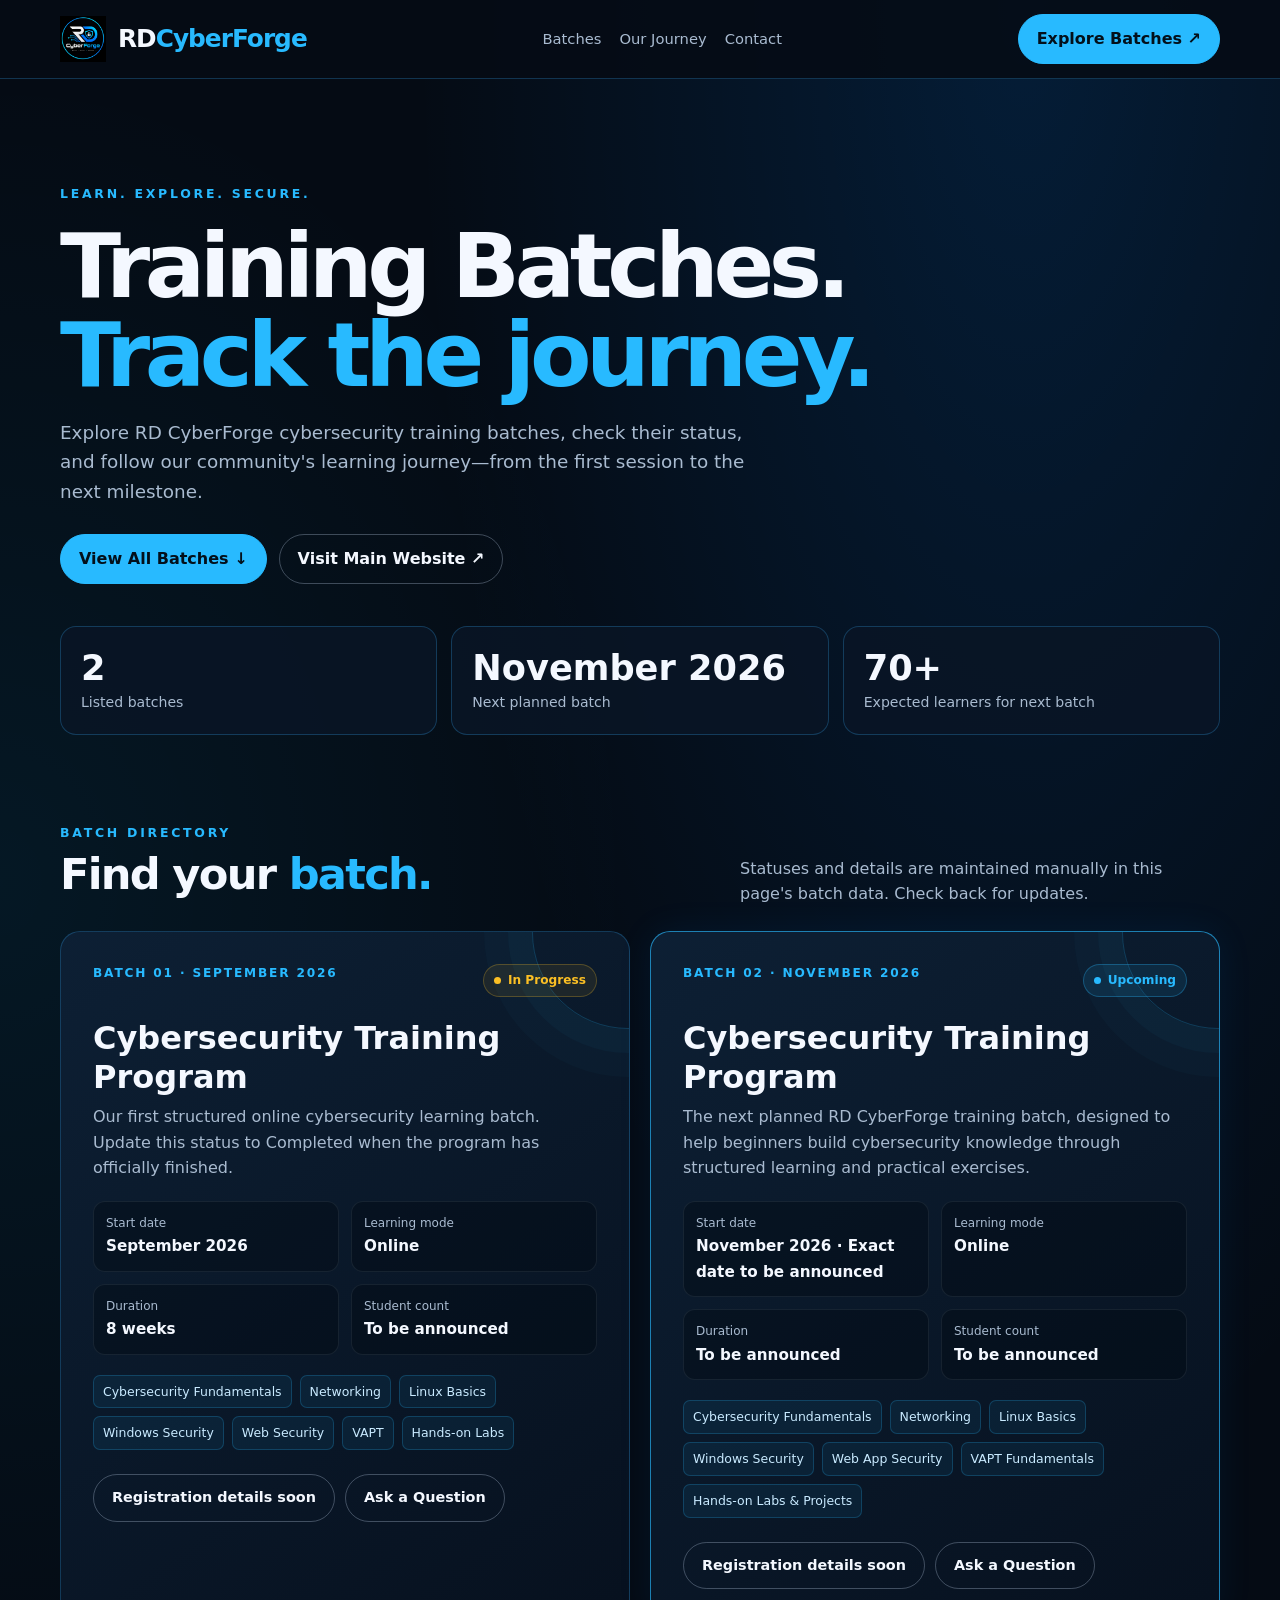
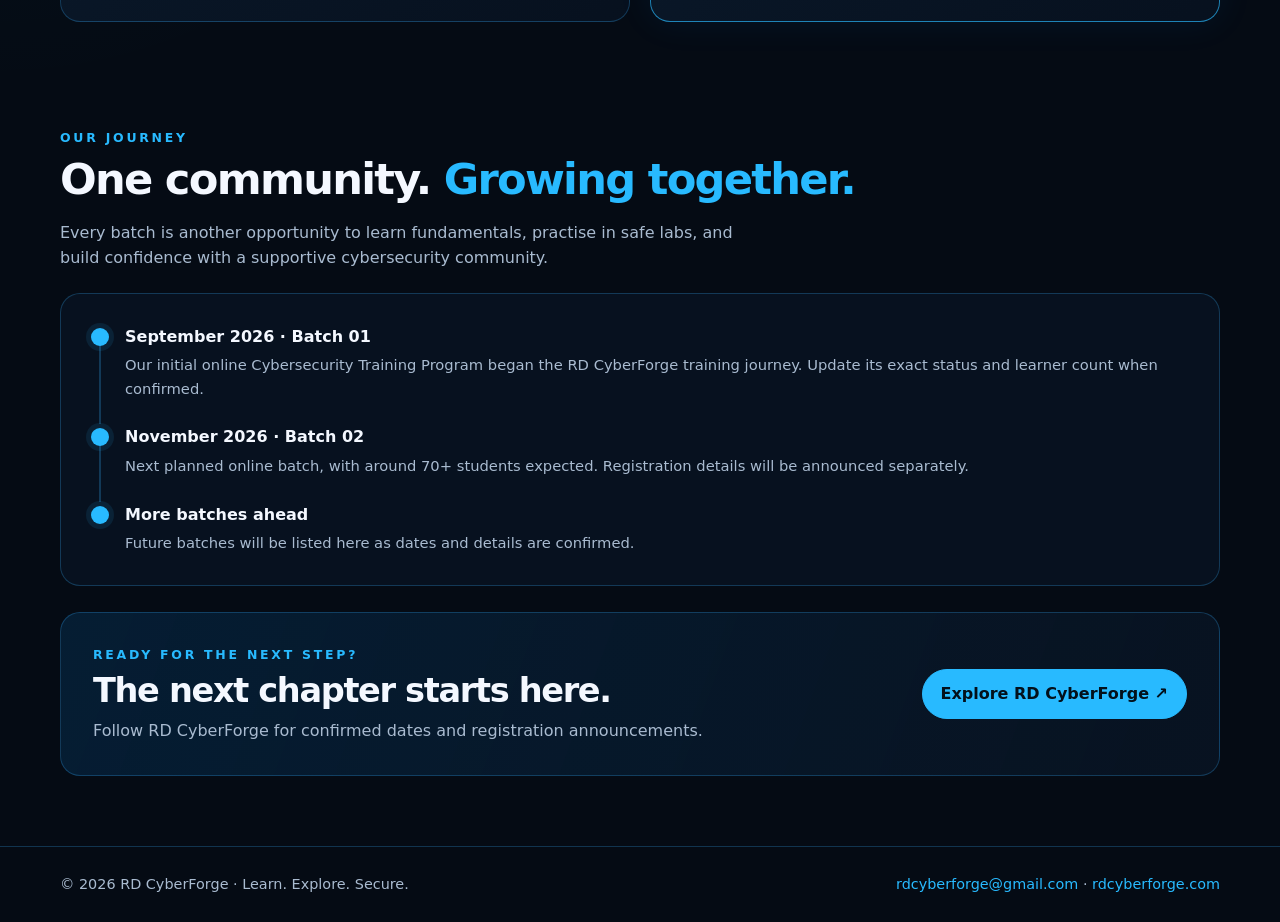
==== batches.html @ 78f82f2e "change" ====
<!doctype html>
<html lang="en">
<head>
  <meta charset="utf-8">
  <meta name="viewport" content="width=device-width, initial-scale=1">
  <meta name="theme-color" content="#07111f">
  <meta name="description" content="Explore current and upcoming cybersecurity training batches from RD CyberForge. Learn. Explore. Secure.">
  <title>Training Batches | RD CyberForge</title>
  <style>
    :root {
      --bg: #050b14;
      --surface: #0a1626;
      --surface-2: #0d2035;
      --line: rgba(54, 177, 255, .25);
      --blue: #28baff;
      --blue-2: #0787e8;
      --text: #f4f8ff;
      --muted: #a9bbd0;
      --green: #4ade80;
      --amber: #fbbf24;
      --radius: 20px;
      --width: 1160px;
    }
    * { box-sizing: border-box; }
    html { scroll-behavior: smooth; }
    body {
      margin: 0; color: var(--text); background:
        radial-gradient(ellipse at 80% 0%, rgba(0, 132, 255, .15), transparent 42%),
        radial-gradient(ellipse at 0% 35%, rgba(0, 195, 255, .07), transparent 35%),
        var(--bg);
      font-family: Inter, ui-sans-serif, system-ui, -apple-system, BlinkMacSystemFont, "Segoe UI", sans-serif;
      line-height: 1.6;
    }
    a { color: inherit; }
    .wrap { width: min(var(--width), calc(100% - 40px)); margin-inline: auto; }
    .site-header { border-bottom: 1px solid var(--line); background: rgba(5, 11, 20, .86); }
    .nav { min-height: 78px; display: flex; align-items: center; justify-content: space-between; gap: 24px; }
    .brand { display: inline-flex; align-items: center; gap: 12px; text-decoration: none; font-weight: 850; letter-spacing: -.04em; font-size: clamp(1.1rem, 2.8vw, 1.55rem); }
    .brand-mark { width: 42px; height: 42px; display: grid; place-items: center; border: 2px solid var(--blue); color: var(--blue); font-weight: 900; clip-path: polygon(50% 0, 94% 18%, 94% 70%, 50% 100%, 6% 70%, 6% 18%); }
    .brand-logo {
  width: 46px;
  height: 46px;
  object-fit: contain;
  display: block;
  flex-shrink: 0;
    }
    .brand span span { color: var(--blue); }
    .nav-links { display: flex; flex-wrap: wrap; gap: 18px; align-items: center; }
    .nav-links a { color: var(--muted); text-decoration: none; font-size: .92rem; }
    .nav-links a:hover, .nav-links a:focus-visible { color: var(--blue); }
    .nav-cta, .button { display: inline-flex; align-items: center; justify-content: center; border-radius: 999px; padding: 11px 18px; border: 1px solid var(--blue); text-decoration: none; font-weight: 750; transition: transform .2s, background .2s; }
    .nav-cta, .button.primary { background: var(--blue); color: #03101b; }
    .button.secondary { color: var(--text); background: transparent; border-color: rgba(169,187,208,.35); }
    .button:hover { transform: translateY(-2px); }
    .hero { padding: clamp(58px, 9vw, 105px) 0 52px; }
    .eyebrow { color: var(--blue); text-transform: uppercase; letter-spacing: .22em; font-size: .78rem; font-weight: 850; }
    h1 { font-size: clamp(2.6rem, 7vw, 5.7rem); line-height: .99; letter-spacing: -.06em; margin: 18px 0; max-width: 900px; }
    h1 span, .gradient-text { color: var(--blue); }
    .hero p { max-width: 720px; color: var(--muted); font-size: clamp(1rem, 2vw, 1.15rem); }
    .hero-actions { display: flex; flex-wrap: wrap; gap: 12px; margin-top: 28px; }
    .stats { display: grid; grid-template-columns: repeat(3, 1fr); gap: 14px; margin-top: 42px; }
    .stat { padding: 20px; background: rgba(10,22,38,.86); border: 1px solid var(--line); border-radius: 16px; }
    .stat strong { display: block; font-size: clamp(1.5rem, 3vw, 2.2rem); line-height: 1.2; }
    .stat span { color: var(--muted); font-size: .88rem; }
    .section { padding: 36px 0 70px; }
    .section-heading { display: flex; align-items: end; justify-content: space-between; gap: 24px; margin-bottom: 24px; }
    h2 { font-size: clamp(1.8rem, 4vw, 2.7rem); line-height: 1.1; letter-spacing: -.04em; margin: 8px 0; }
    .section-heading p { max-width: 480px; margin: 0; color: var(--muted); }
    .batch-grid { display: grid; grid-template-columns: repeat(2, minmax(0, 1fr)); gap: 20px; }
    .batch-card { position: relative; overflow: hidden; border: 1px solid var(--line); border-radius: var(--radius); background: linear-gradient(145deg, rgba(13,32,53,.98), rgba(7,17,31,.98)); padding: clamp(22px, 4vw, 32px); }
    .batch-card::after { content: ""; position: absolute; width: 190px; height: 190px; right: -95px; top: -95px; border: 1px solid rgba(40,186,255,.22); border-radius: 50%; box-shadow: 0 0 0 24px rgba(40,186,255,.035), 0 0 0 48px rgba(40,186,255,.025); pointer-events: none; }
    .batch-card.featured { border-color: rgba(40,186,255,.65); box-shadow: 0 0 36px rgba(0,137,255,.08); }
    .card-top { display: flex; align-items: start; justify-content: space-between; gap: 12px; position: relative; z-index: 1; }
    .batch-number { color: var(--blue); text-transform: uppercase; font-size: .76rem; font-weight: 850; letter-spacing: .15em; }
    .status { display: inline-flex; align-items: center; gap: 7px; border-radius: 999px; padding: 6px 10px; font-size: .76rem; font-weight: 800; white-space: nowrap; border: 1px solid rgba(169,187,208,.25); background: rgba(169,187,208,.08); }
    .status::before { content: ""; width: 7px; height: 7px; border-radius: 50%; background: currentColor; }
    .status.upcoming { color: var(--blue); background: rgba(40,186,255,.1); border-color: rgba(40,186,255,.3); }
    .status.open { color: var(--green); background: rgba(74,222,128,.08); border-color: rgba(74,222,128,.25); }
    .status.progress { color: var(--amber); background: rgba(251,191,36,.08); border-color: rgba(251,191,36,.25); }
    .status.completed { color: #b6c6dc; }
    .batch-card h3 { position: relative; z-index: 1; font-size: clamp(1.45rem, 3vw, 2rem); line-height: 1.2; margin: 22px 0 8px; }
    .batch-desc { color: var(--muted); margin: 0 0 20px; }
    .meta { display: grid; grid-template-columns: repeat(2, minmax(0,1fr)); gap: 12px; margin: 20px 0; }
    .meta-item { padding: 12px; background: rgba(2,9,18,.38); border-radius: 12px; border: 1px solid rgba(169,187,208,.1); }
    .meta-item span { display: block; color: var(--muted); font-size: .75rem; }
    .meta-item strong { font-size: .95rem; }
    .topics { display: flex; flex-wrap: wrap; gap: 8px; margin: 18px 0 24px; }
    .topics span { font-size: .78rem; color: #c9eaff; border: 1px solid rgba(40,186,255,.22); background: rgba(40,186,255,.07); padding: 6px 9px; border-radius: 7px; }
    .card-actions { display: flex; flex-wrap: wrap; gap: 10px; }
    .card-actions .button { font-size: .9rem; }
    .timeline { margin-top: 22px; border: 1px solid var(--line); background: rgba(10,22,38,.65); border-radius: var(--radius); padding: clamp(20px, 4vw, 30px); }
    .timeline-row { display: grid; grid-template-columns: 18px 1fr; gap: 16px; padding-bottom: 24px; position: relative; }
    .timeline-row:last-child { padding-bottom: 0; }
    .timeline-row:not(:last-child)::before { content: ""; position: absolute; left: 8px; top: 18px; bottom: 0; width: 2px; background: var(--line); }
    .dot { width: 18px; height: 18px; border-radius: 50%; background: var(--blue); box-shadow: 0 0 0 5px rgba(40,186,255,.1); margin-top: 4px; }
    .timeline-row h3 { margin: 0 0 4px; font-size: 1rem; }
    .timeline-row p { margin: 0; color: var(--muted); font-size: .92rem; }
    .callout { margin-top: 26px; border: 1px solid var(--line); border-radius: var(--radius); padding: clamp(22px, 4vw, 32px); display: flex; justify-content: space-between; align-items: center; gap: 24px; background: linear-gradient(110deg, rgba(7,135,232,.15), rgba(10,22,38,.7)); }
    .callout p { margin: 8px 0 0; color: var(--muted); }
    footer { border-top: 1px solid var(--line); padding: 26px 0; color: var(--muted); font-size: .9rem; }
    .footer-inner { display: flex; justify-content: space-between; flex-wrap: wrap; gap: 12px; }
    .footer-inner a { color: var(--blue); text-decoration: none; }
    @media (max-width: 760px) {
      .nav { align-items: flex-start; padding: 16px 0; flex-direction: column; }
      .nav-links { gap: 12px; }
      .stats { grid-template-columns: 1fr; }
      .batch-grid { grid-template-columns: 1fr; }
      .section-heading, .callout { align-items: flex-start; flex-direction: column; }
    }
    @media (max-width: 430px) {
      .wrap { width: min(var(--width), calc(100% - 28px)); }
      .meta { grid-template-columns: 1fr; }
      .nav-cta { display: none; }
    }
    @media (prefers-reduced-motion: reduce) { html { scroll-behavior: auto; } *, *::before, *::after { transition: none !important; } }
  </style>
</head>
<body>
  <header class="site-header">
    <div class="wrap nav">
      
<a class="brand" href="index.html" aria-label="RD CyberForge home">
  <img
    src="assets/logo.jpeg"
    alt="RD CyberForge Logo"
    class="brand-logo"
  >
  <span>RD<span>CyberForge</span></span>
</a>

      <nav class="nav-links" aria-label="Main navigation">
        <a href="#batches">Batches</a>
        <a href="#journey">Our Journey</a>
        <a
  href="https://mail.google.com/mail/?view=cm&fs=1&to=rdcyberforge%40gmail.com"
  target="_blank"
  rel="noopener noreferrer"
>
  Contact
</a>

      </nav>
      <a class="nav-cta" href="#batches">Explore Batches ↗</a>
    </div>
  </header>

  <main>
    <section class="hero">
      <div class="wrap">
        <div class="eyebrow">Learn. Explore. Secure.</div>
        <h1>Training Batches.<br><span>Track the journey.</span></h1>
        <p>Explore RD CyberForge cybersecurity training batches, check their status, and follow our community's learning journey—from the first session to the next milestone.</p>
        <div class="hero-actions">
          <a class="button primary" href="#batches">View All Batches ↓</a>
          <a class="button secondary" href="https://www.rdcyberforge.com/">Visit Main Website ↗</a>
        </div>
        <div class="stats" aria-label="Batch overview">
          <div class="stat"><strong id="total-batches">2</strong><span>Listed batches</span></div>
          <div class="stat"><strong>November 2026</strong><span>Next planned batch</span></div>
          <div class="stat"><strong>70+</strong><span>Expected learners for next batch</span></div>
        </div>
      </div>
    </section>

    <section class="section" id="batches">
      <div class="wrap">
        <div class="section-heading">
          <div><div class="eyebrow">Batch directory</div><h2>Find your <span class="gradient-text">batch.</span></h2></div>
          <p>Statuses and details are maintained manually in this page's batch data. Check back for updates.</p>
        </div>
        <div class="batch-grid" id="batch-grid" aria-live="polite"></div>
        <noscript><p>Please enable JavaScript to view the batch cards. For a no-JavaScript version, add the batch details directly into the HTML.</p></noscript>
      </div>
    </section>

    <section class="section" id="journey">
      <div class="wrap">
        <div class="eyebrow">Our journey</div>
        <h2>One community. <span class="gradient-text">Growing together.</span></h2>
        <p style="color:var(--muted);max-width:700px">Every batch is another opportunity to learn fundamentals, practise in safe labs, and build confidence with a supportive cybersecurity community.</p>
        <div class="timeline">
          <div class="timeline-row"><span class="dot"></span><div><h3>September 2026 · Batch 01</h3><p>Our initial online Cybersecurity Training Program began the RD CyberForge training journey. Update its exact status and learner count when confirmed.</p></div></div>
          <div class="timeline-row"><span class="dot"></span><div><h3>November 2026 · Batch 02</h3><p>Next planned online batch, with around 70+ students expected. Registration details will be announced separately.</p></div></div>
          <div class="timeline-row"><span class="dot"></span><div><h3>More batches ahead</h3><p>Future batches will be listed here as dates and details are confirmed.</p></div></div>
        </div>
        <div class="callout">
          <div><div class="eyebrow">Ready for the next step?</div><h2 style="font-size:clamp(1.5rem,3vw,2.1rem)">The next chapter starts here.</h2><p>Follow RD CyberForge for confirmed dates and registration announcements.</p></div>
          <a class="button primary" href="https://www.rdcyberforge.com/">Explore RD CyberForge ↗</a>
        </div>
      </div>
    </section>
  </main>

  <footer>
    <div class="wrap footer-inner">
      <span>© <span id="year">2026</span> RD CyberForge · Learn. Explore. Secure.</span>
      <span>
<a href="https://mail.google.com/mail/?view=cm&fs=1&to=rdcyberforge%40gmail.com"
   target="_blank"
   rel="noopener noreferrer">
  rdcyberforge@gmail.com
</a>
 · <a href="https://www.rdcyberforge.com/">rdcyberforge.com</a></span>
    </div>
  </footer>

  <script>
    /*
      MANUAL BATCH MANAGEMENT:
      Edit the objects in the batches array below.
      status must be one of: "Upcoming", "Registration Open", "In Progress", "Completed".
      Use registrationUrl: "" until you have a confirmed registration link.
      Update expectedStudents only when the number is an estimate; use confirmedStudents only for verified enrolments.
    */
    const batches = [
      {
        id: "batch-01",
        name: "Cybersecurity Training Program",
        number: "Batch 01",
        month: "September 2026",
        startDate: "September 2026",
        mode: "Online",
        duration: "8 weeks",
        status: "In Progress",
        description: "Our first structured online cybersecurity learning batch. Update this status to Completed when the program has officially finished.",
        expectedStudents: null,
        confirmedStudents: null,
        topics: ["Cybersecurity Fundamentals", "Networking", "Linux Basics", "Windows Security", "Web Security", "VAPT", "Hands-on Labs"],
        registrationUrl: ""
      },
      {
        id: "batch-02",
        name: "Cybersecurity Training Program",
        number: "Batch 02",
        month: "November 2026",
        startDate: "November 2026 · Exact date to be announced",
        mode: "Online",
        duration: "To be announced",
        status: "Upcoming",
        description: "The next planned RD CyberForge training batch, designed to help beginners build cybersecurity knowledge through structured learning and practical exercises.",
        expectedStudents: null,
        confirmedStudents: null,
        topics: ["Cybersecurity Fundamentals", "Networking", "Linux Basics", "Windows Security", "Web App Security", "VAPT Fundamentals", "Hands-on Labs & Projects"],
        registrationUrl: ""
      }
    ];

    const escapeHTML = (value) => String(value ?? "").replace(/[&<>"']/g, (ch) => ({
      "&": "&amp;", "<": "&lt;", ">": "&gt;", '"': "&quot;", "'": "&#39;"
    }[ch]));

    const statusClass = (status) => ({
      "Upcoming": "upcoming",
      "Registration Open": "open",
      "In Progress": "progress",
      "Completed": "completed"
    }[status] || "upcoming");

    function renderBatches() {
      const grid = document.getElementById("batch-grid");
      document.getElementById("total-batches").textContent = batches.length;
      grid.innerHTML = batches.map((batch) => {
        const studentLine = batch.confirmedStudents !== null && batch.confirmedStudents !== undefined
          ? `${escapeHTML(batch.confirmedStudents)} confirmed students`
          : (batch.expectedStudents ? escapeHTML(batch.expectedStudents) : "To be announced");
        const topics = (batch.topics || []).map((topic) => `<span>${escapeHTML(topic)}</span>`).join("");
        const registration = batch.registrationUrl
          ? `<a class="button primary" href="${escapeHTML(batch.registrationUrl)}" target="_blank" rel="noopener noreferrer">Register Now ↗</a>`
          : `<span class="button secondary" aria-label="Registration link not yet available">Registration details soon</span>`;
        return `
          <article class="batch-card ${batch.status === "Upcoming" || batch.status === "Registration Open" ? "featured" : ""}">
            <div class="card-top">
              <span class="batch-number">${escapeHTML(batch.number)} · ${escapeHTML(batch.month)}</span>
              <span class="status ${statusClass(batch.status)}">${escapeHTML(batch.status)}</span>
            </div>
            <h3>${escapeHTML(batch.name)}</h3>
            <p class="batch-desc">${escapeHTML(batch.description)}</p>
            <div class="meta">
              <div class="meta-item"><span>Start date</span><strong>${escapeHTML(batch.startDate)}</strong></div>
              <div class="meta-item"><span>Learning mode</span><strong>${escapeHTML(batch.mode)}</strong></div>
              <div class="meta-item"><span>Duration</span><strong>${escapeHTML(batch.duration)}</strong></div>
              <div class="meta-item"><span>Student count</span><strong>${studentLine}</strong></div>
            </div>
            <div class="topics" aria-label="Topics covered">${topics}</div>
            <div class="card-actions">${registration}<a class="button secondary" href="mailto:rdcyberforge@gmail.com?subject=${encodeURIComponent("Query about " + batch.number)}">Ask a Question</a></div>
          </article>`;
      }).join("");
    }

    document.getElementById("year").textContent = new Date().getFullYear();
    renderBatches();
  </script>
</body>
</html>
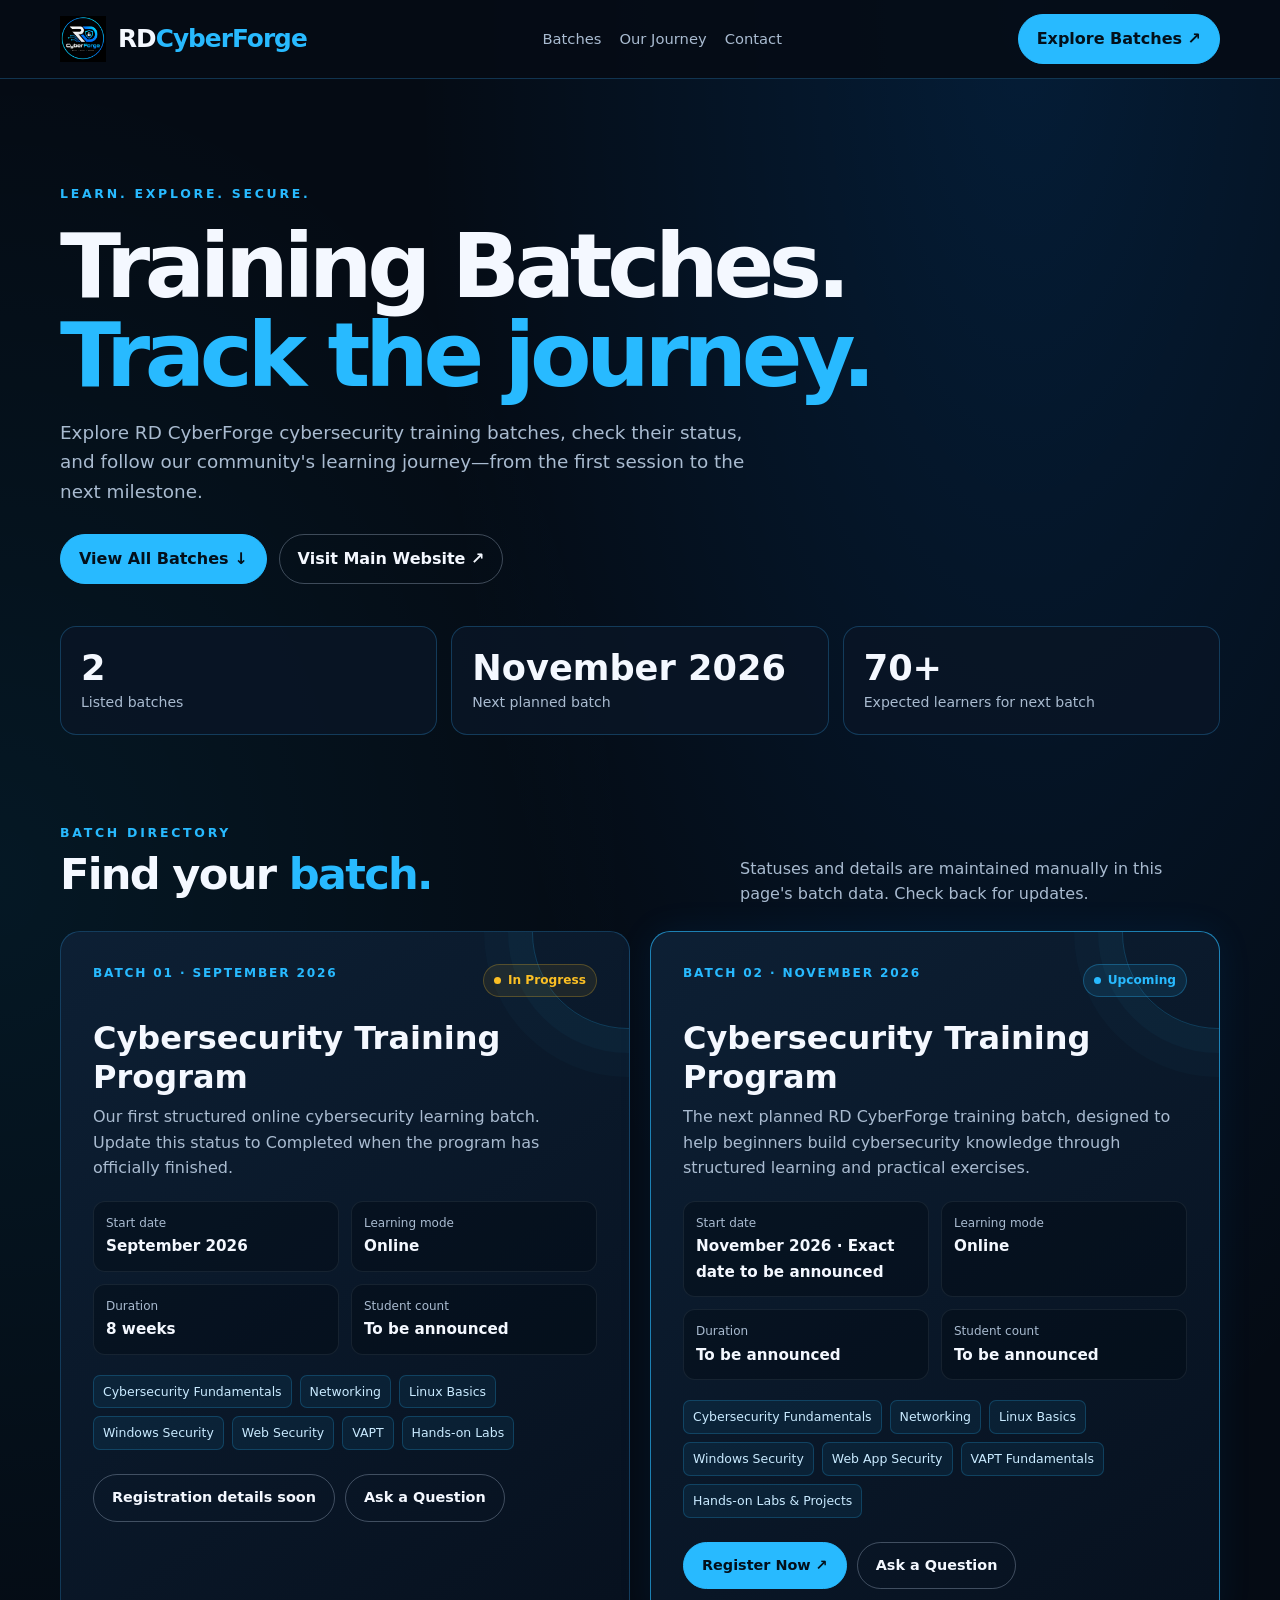
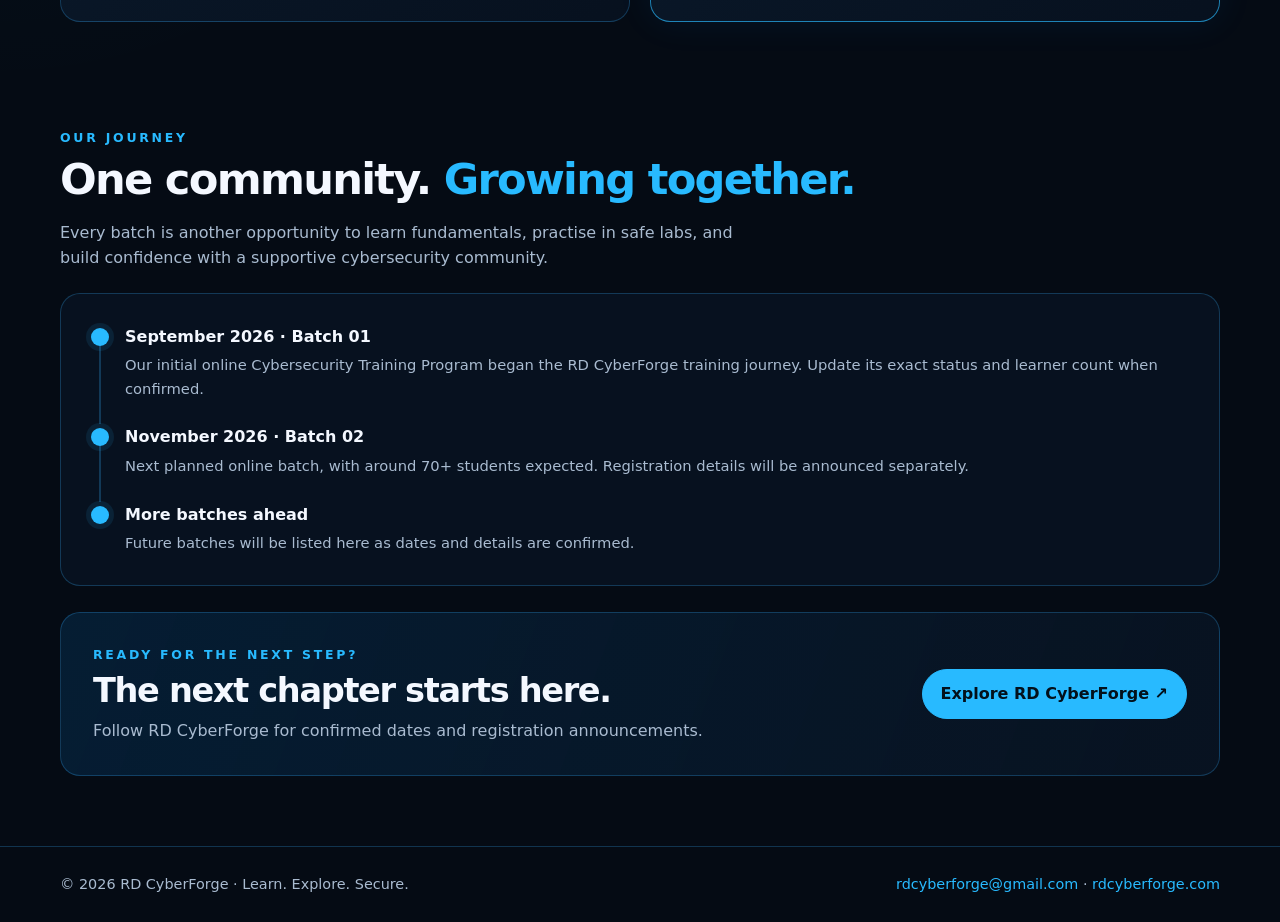
==== commit 5bf9a76a: "commit" ====
--- a/batches.html
+++ b/batches.html
@@ -241,7 +241,7 @@
         expectedStudents: null,
         confirmedStudents: null,
         topics: ["Cybersecurity Fundamentals", "Networking", "Linux Basics", "Windows Security", "Web App Security", "VAPT Fundamentals", "Hands-on Labs & Projects"],
-        registrationUrl: ""
+        registrationUrl: "https://forms.gle/5h3hRzHfxCB8N9Tv7"
       }
     ];
 
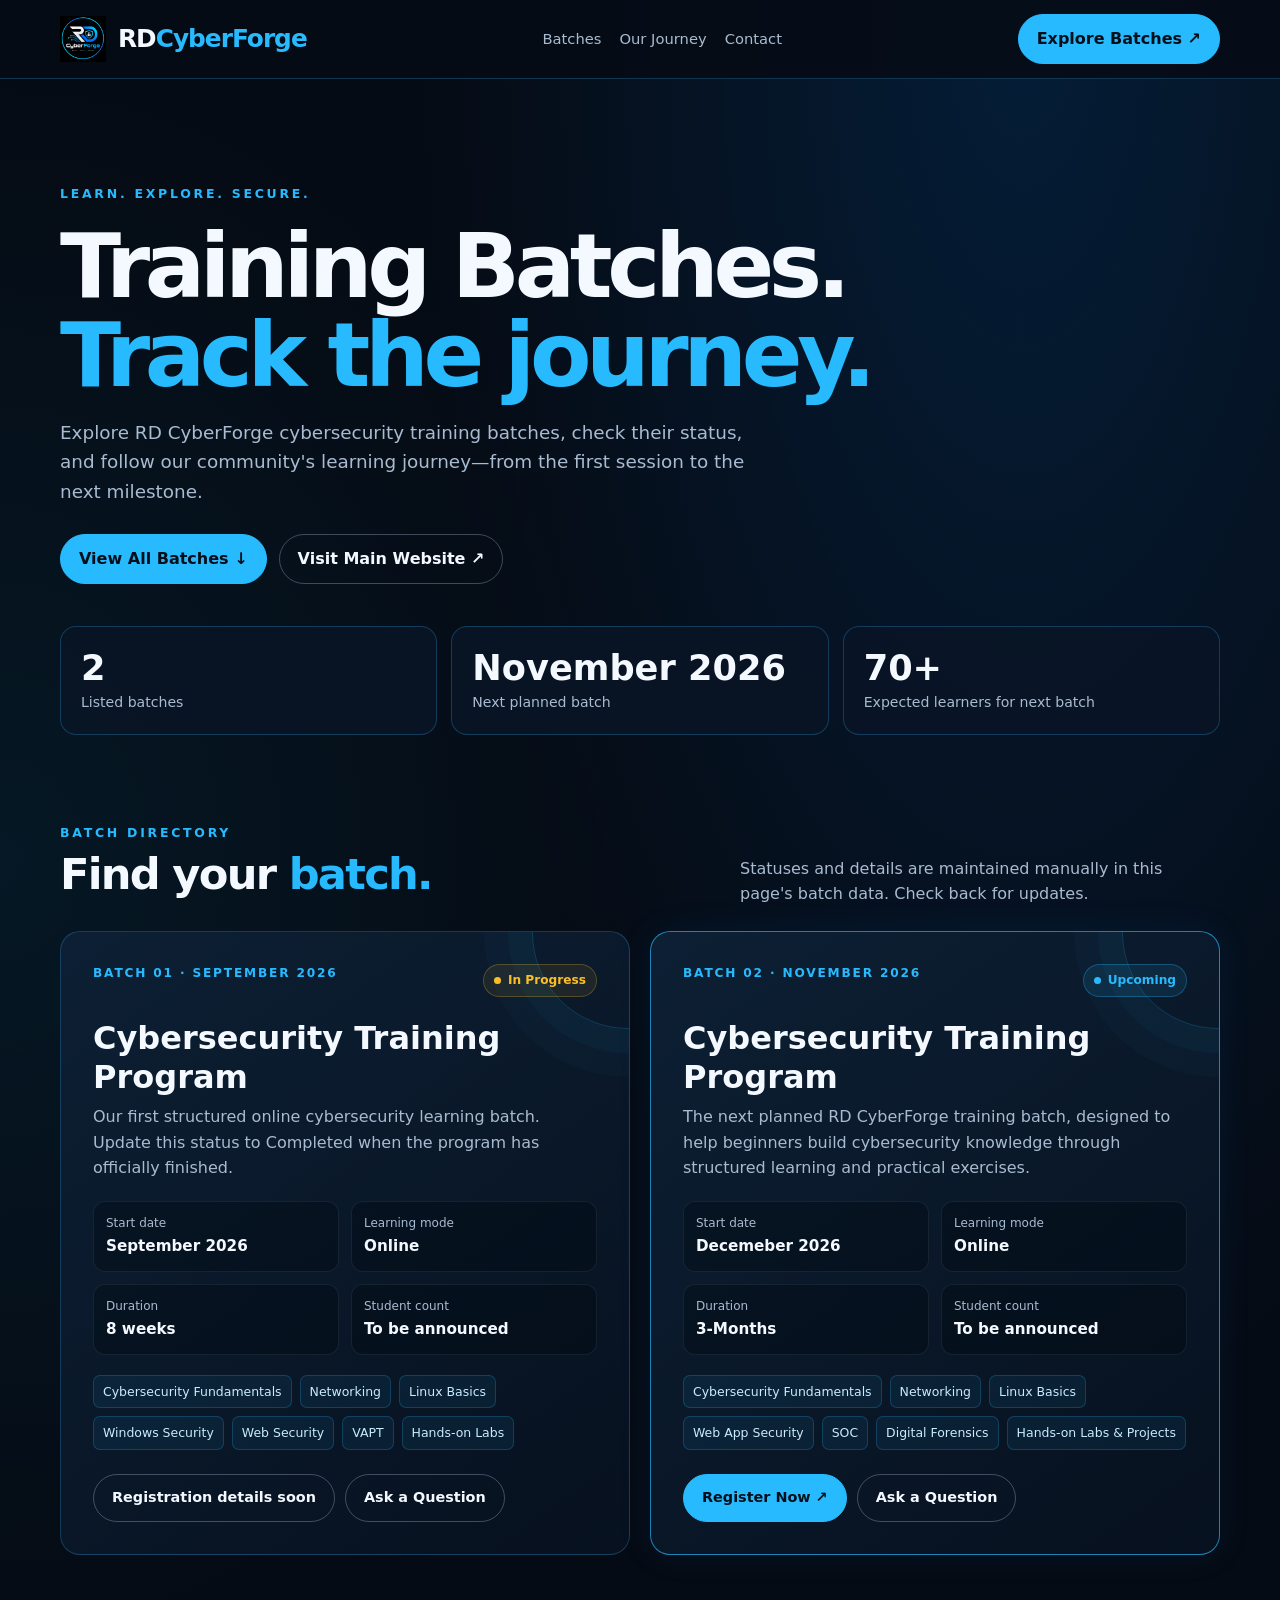
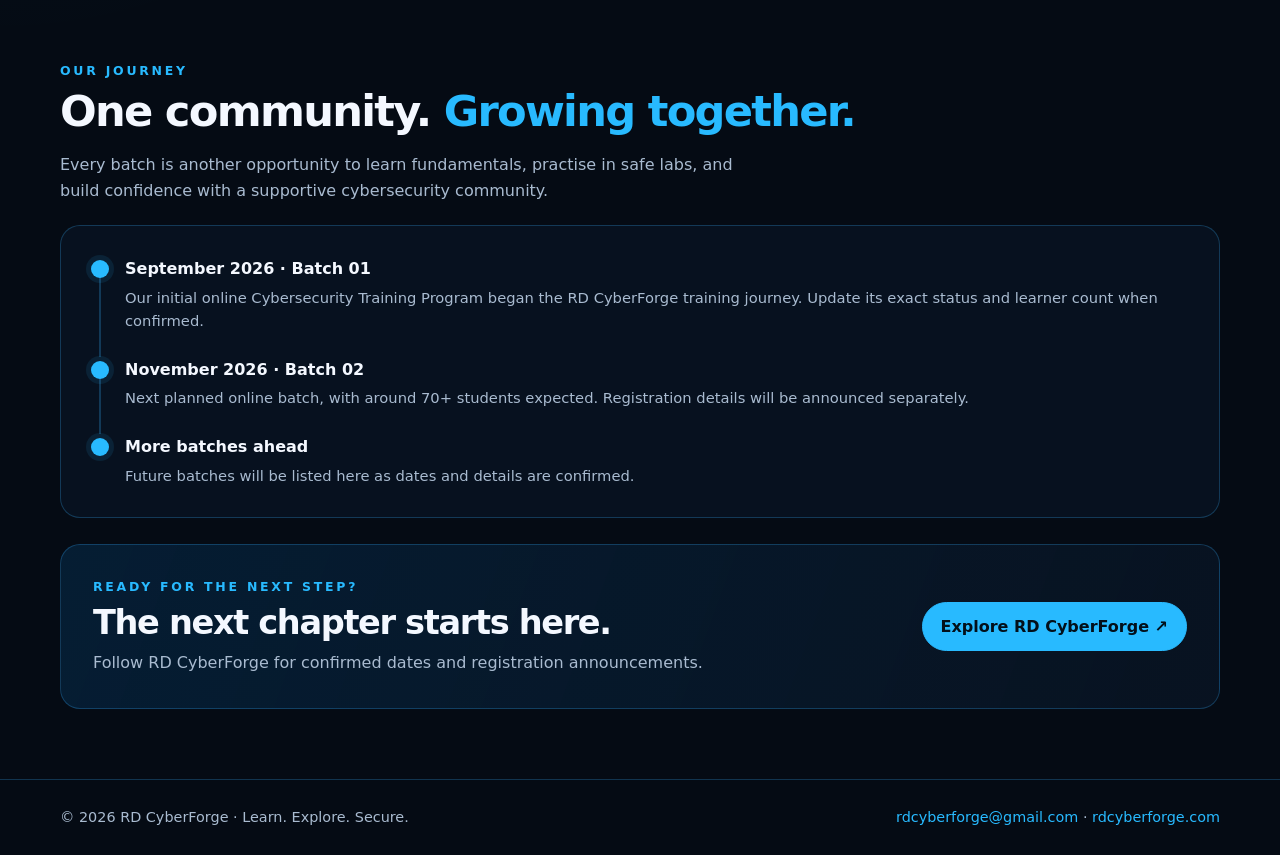
==== commit d443d1d3: "change" ====
--- a/batches.html
+++ b/batches.html
@@ -233,14 +233,14 @@
         name: "Cybersecurity Training Program",
         number: "Batch 02",
         month: "November 2026",
-        startDate: "November 2026 · Exact date to be announced",
+        startDate: "Decemeber 2026",
         mode: "Online",
-        duration: "To be announced",
+        duration: "3-Months",
         status: "Upcoming",
         description: "The next planned RD CyberForge training batch, designed to help beginners build cybersecurity knowledge through structured learning and practical exercises.",
         expectedStudents: null,
         confirmedStudents: null,
-        topics: ["Cybersecurity Fundamentals", "Networking", "Linux Basics", "Windows Security", "Web App Security", "VAPT Fundamentals", "Hands-on Labs & Projects"],
+        topics: ["Cybersecurity Fundamentals", "Networking", "Linux Basics", "Web App Security", "SOC", "Digital Forensics", "Hands-on Labs & Projects"],
         registrationUrl: "https://forms.gle/5h3hRzHfxCB8N9Tv7"
       }
     ];
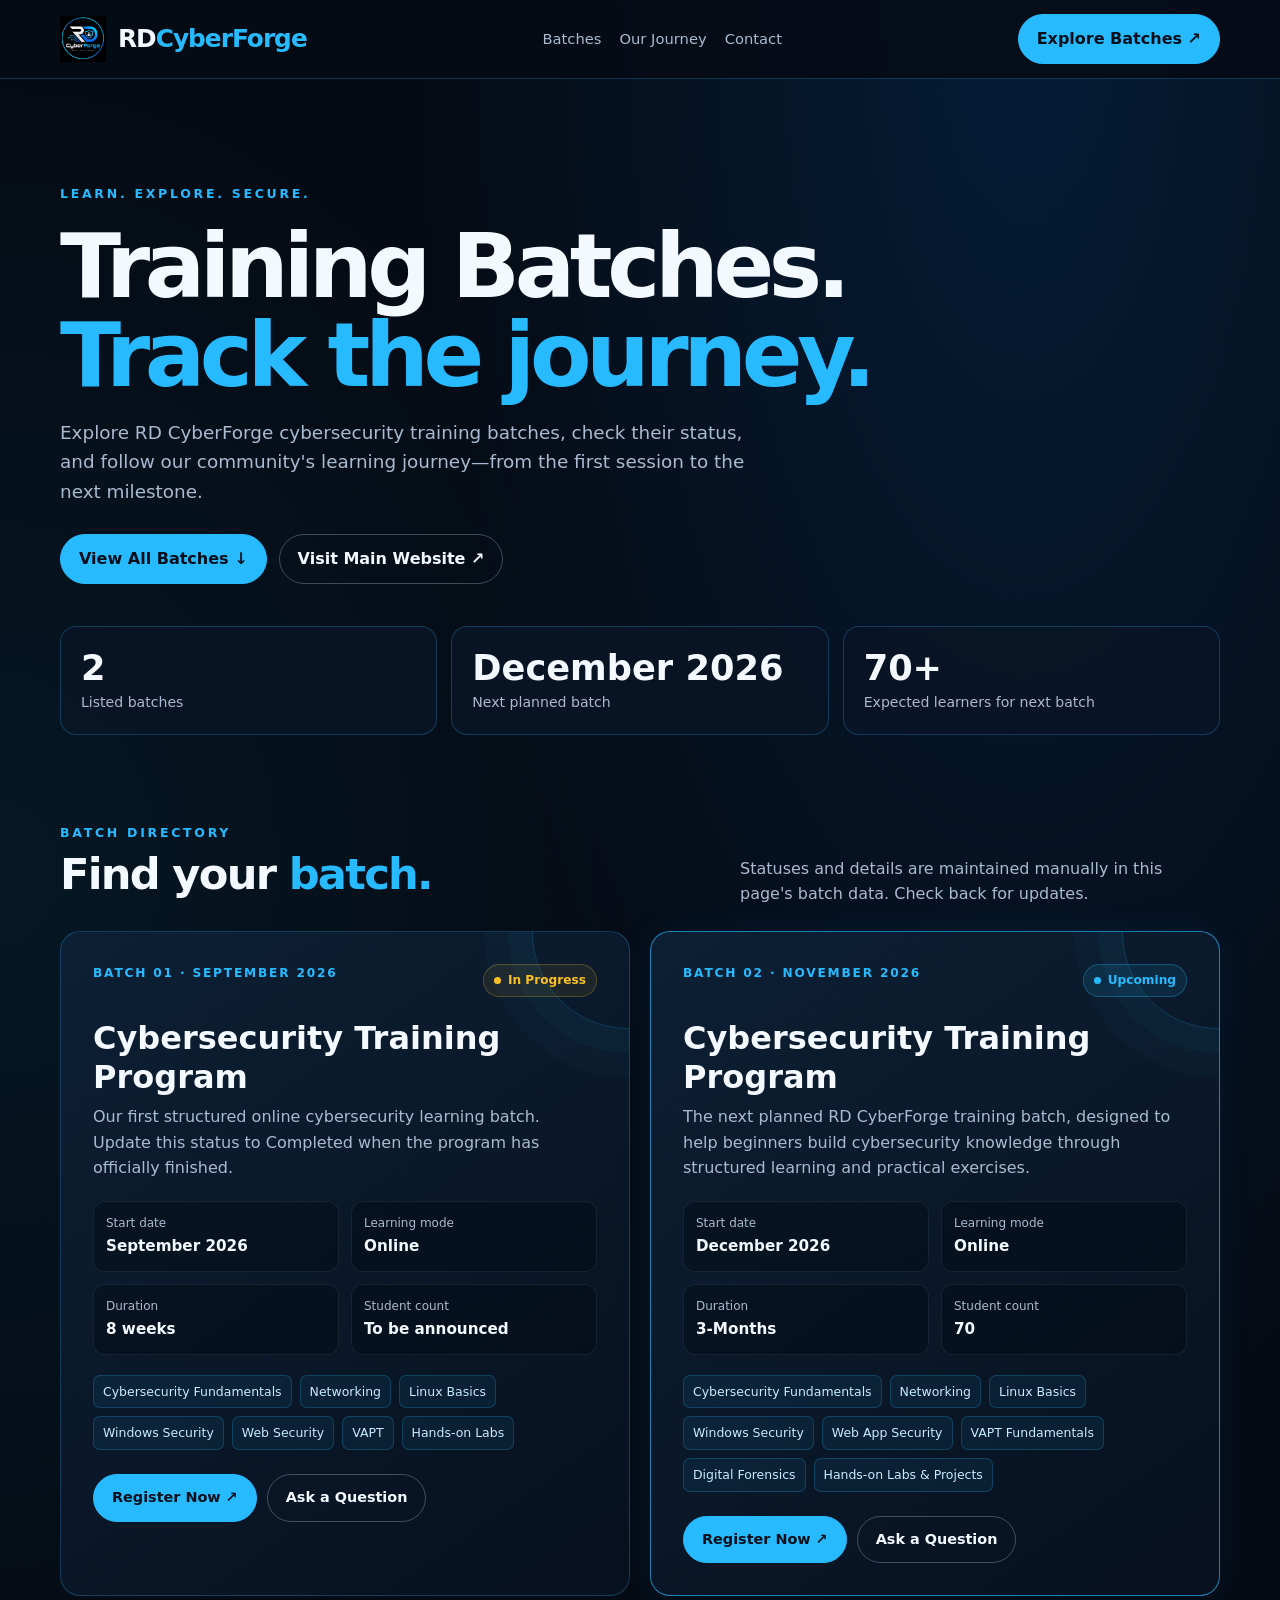
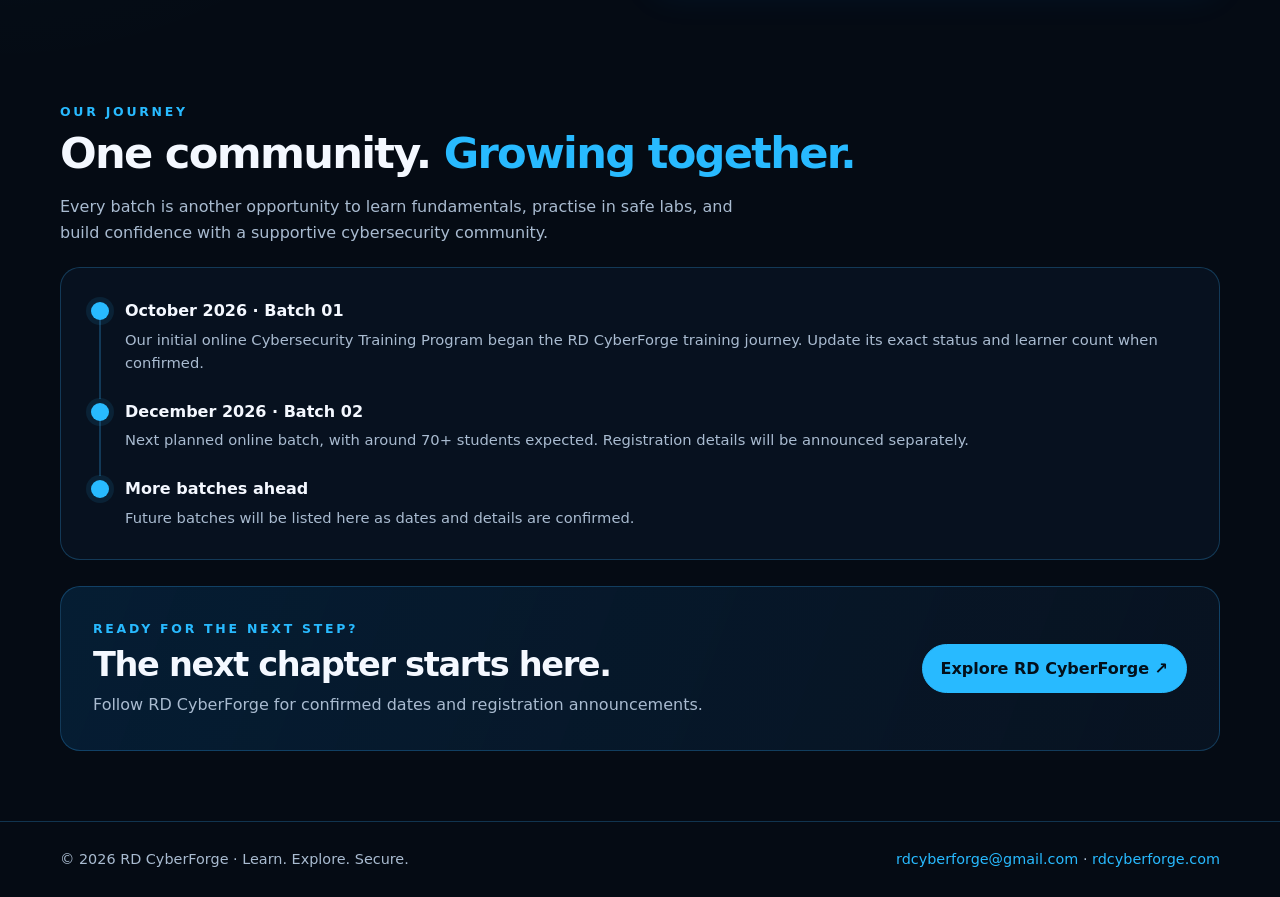
==== commit 622fa225: "commit" ====
--- a/batches.html
+++ b/batches.html
@@ -156,7 +156,7 @@
         </div>
         <div class="stats" aria-label="Batch overview">
           <div class="stat"><strong id="total-batches">2</strong><span>Listed batches</span></div>
-          <div class="stat"><strong>November 2026</strong><span>Next planned batch</span></div>
+          <div class="stat"><strong>December 2026</strong><span>Next planned batch</span></div>
           <div class="stat"><strong>70+</strong><span>Expected learners for next batch</span></div>
         </div>
       </div>
@@ -179,8 +179,8 @@
         <h2>One community. <span class="gradient-text">Growing together.</span></h2>
         <p style="color:var(--muted);max-width:700px">Every batch is another opportunity to learn fundamentals, practise in safe labs, and build confidence with a supportive cybersecurity community.</p>
         <div class="timeline">
-          <div class="timeline-row"><span class="dot"></span><div><h3>September 2026 · Batch 01</h3><p>Our initial online Cybersecurity Training Program began the RD CyberForge training journey. Update its exact status and learner count when confirmed.</p></div></div>
-          <div class="timeline-row"><span class="dot"></span><div><h3>November 2026 · Batch 02</h3><p>Next planned online batch, with around 70+ students expected. Registration details will be announced separately.</p></div></div>
+          <div class="timeline-row"><span class="dot"></span><div><h3>October 2026 · Batch 01</h3><p>Our initial online Cybersecurity Training Program began the RD CyberForge training journey. Update its exact status and learner count when confirmed.</p></div></div>
+          <div class="timeline-row"><span class="dot"></span><div><h3>December 2026 · Batch 02</h3><p>Next planned online batch, with around 70+ students expected. Registration details will be announced separately.</p></div></div>
           <div class="timeline-row"><span class="dot"></span><div><h3>More batches ahead</h3><p>Future batches will be listed here as dates and details are confirmed.</p></div></div>
         </div>
         <div class="callout">
@@ -226,22 +226,22 @@
         expectedStudents: null,
         confirmedStudents: null,
         topics: ["Cybersecurity Fundamentals", "Networking", "Linux Basics", "Windows Security", "Web Security", "VAPT", "Hands-on Labs"],
-        registrationUrl: ""
+        registrationUrl: "https://forms.gle/QVZvbu8sJ65EzicS7"
       },
       {
         id: "batch-02",
         name: "Cybersecurity Training Program",
         number: "Batch 02",
         month: "November 2026",
-        startDate: "Decemeber 2026",
+        startDate: "December 2026 ",
         mode: "Online",
         duration: "3-Months",
         status: "Upcoming",
         description: "The next planned RD CyberForge training batch, designed to help beginners build cybersecurity knowledge through structured learning and practical exercises.",
-        expectedStudents: null,
+        expectedStudents: 70,
         confirmedStudents: null,
-        topics: ["Cybersecurity Fundamentals", "Networking", "Linux Basics", "Web App Security", "SOC", "Digital Forensics", "Hands-on Labs & Projects"],
-        registrationUrl: "https://forms.gle/5h3hRzHfxCB8N9Tv7"
+        topics: ["Cybersecurity Fundamentals", "Networking", "Linux Basics", "Windows Security", "Web App Security", "VAPT Fundamentals", "Digital Forensics", "Hands-on Labs & Projects"],
+        registrationUrl: "https://forms.gle/6zW4qHWSKswmbNCA7"
       }
     ];
 
@@ -291,4 +291,4 @@
     renderBatches();
   </script>
 </body>
-</html>
+</html>
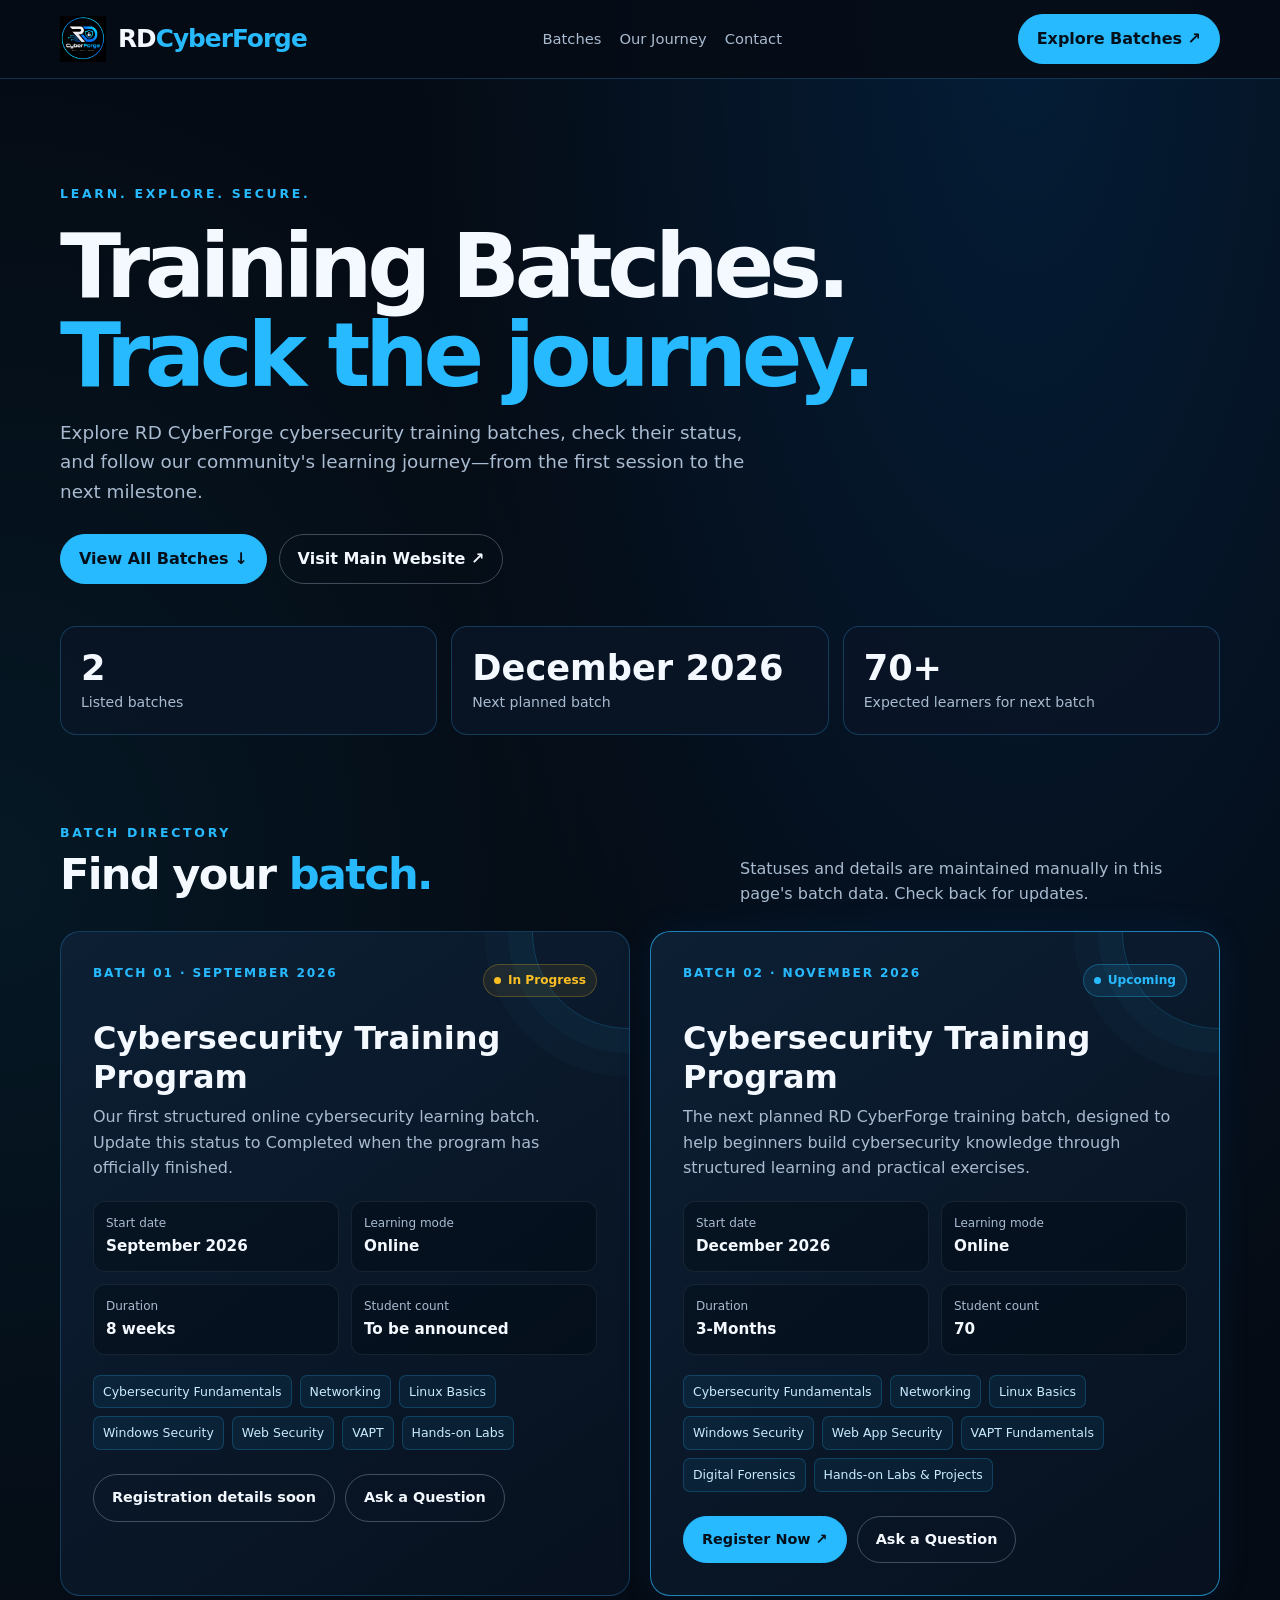
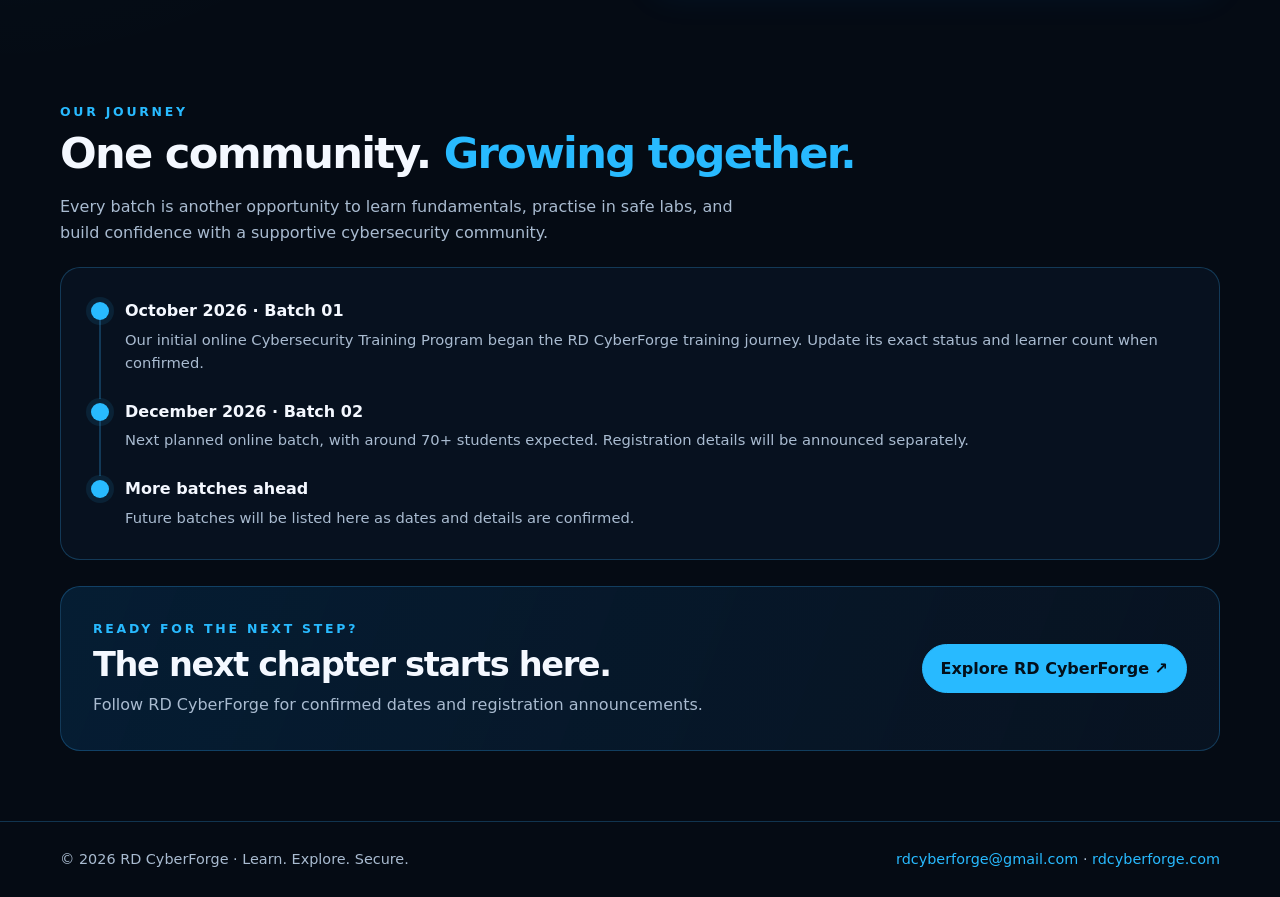
==== commit 46563d3f: "commit" ====
--- a/batches.html
+++ b/batches.html
@@ -226,7 +226,6 @@
         expectedStudents: null,
         confirmedStudents: null,
         topics: ["Cybersecurity Fundamentals", "Networking", "Linux Basics", "Windows Security", "Web Security", "VAPT", "Hands-on Labs"],
-        registrationUrl: "https://forms.gle/QVZvbu8sJ65EzicS7"
       },
       {
         id: "batch-02",
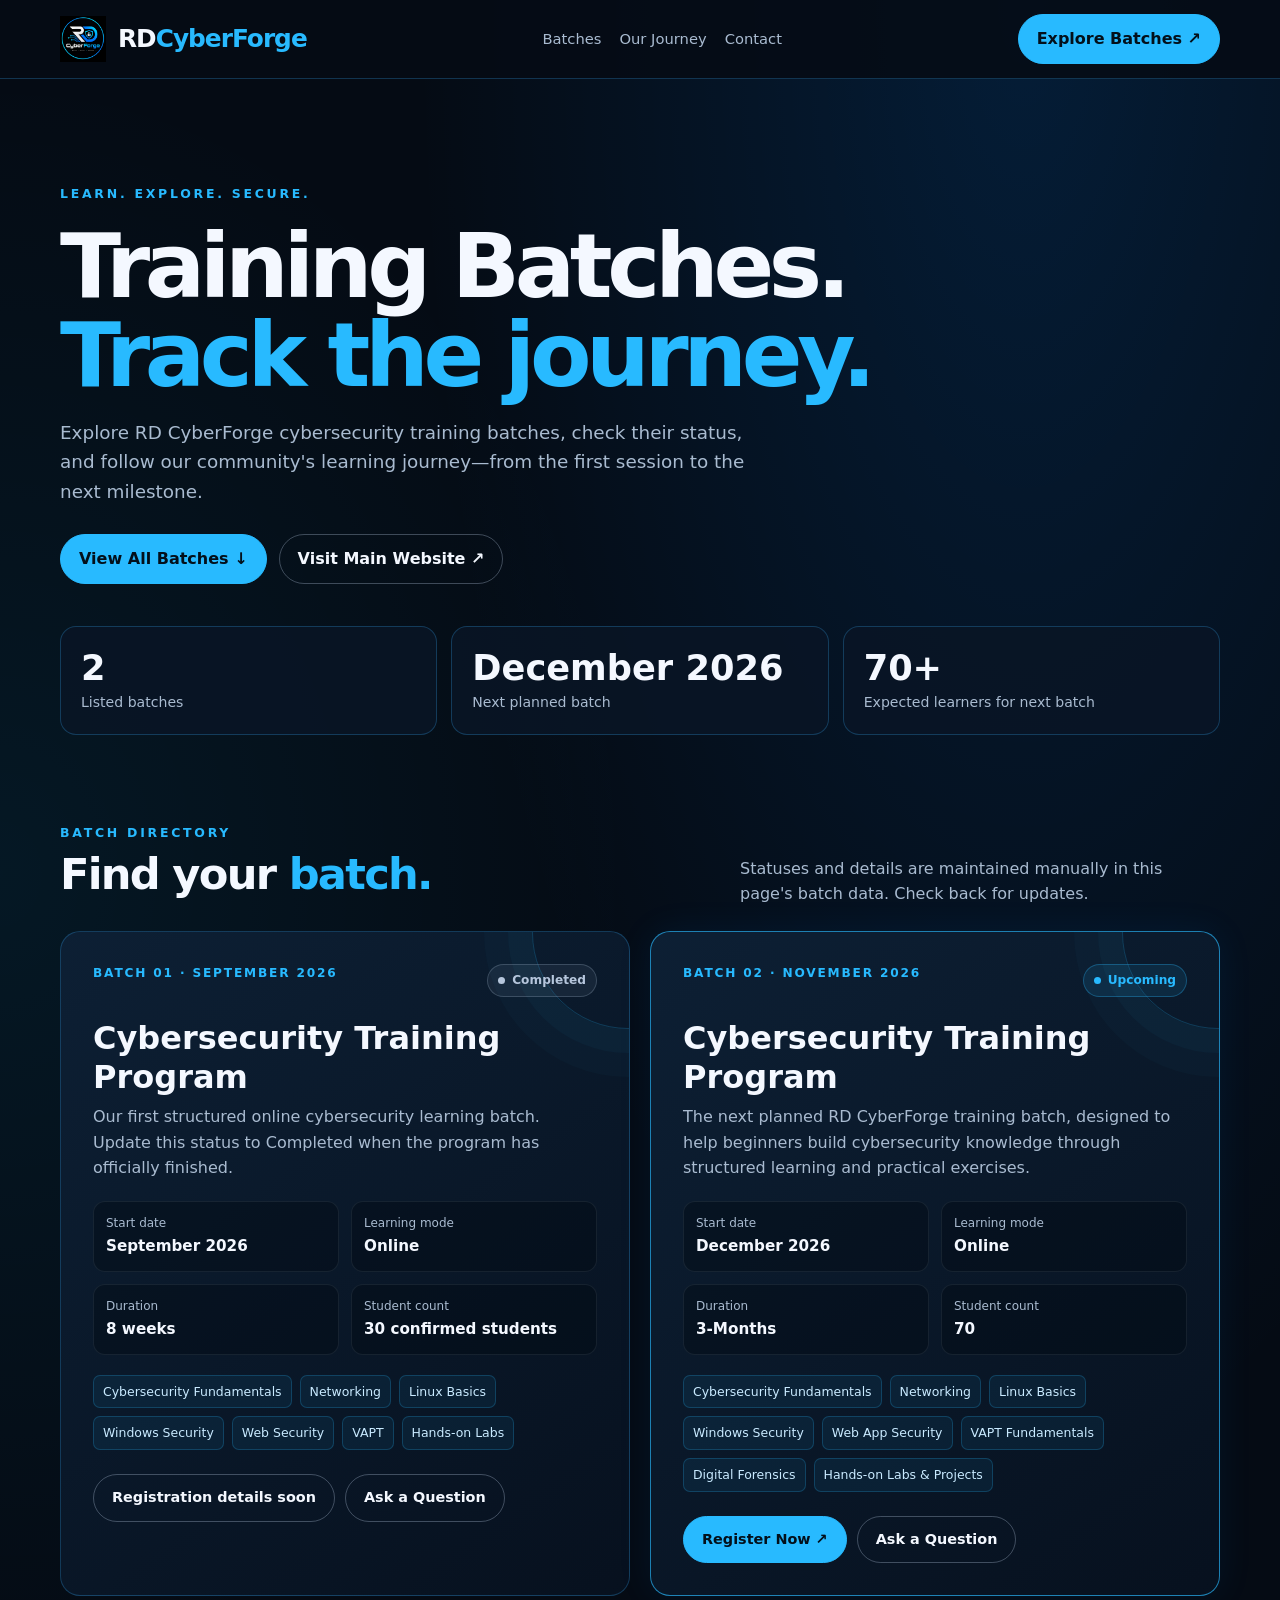
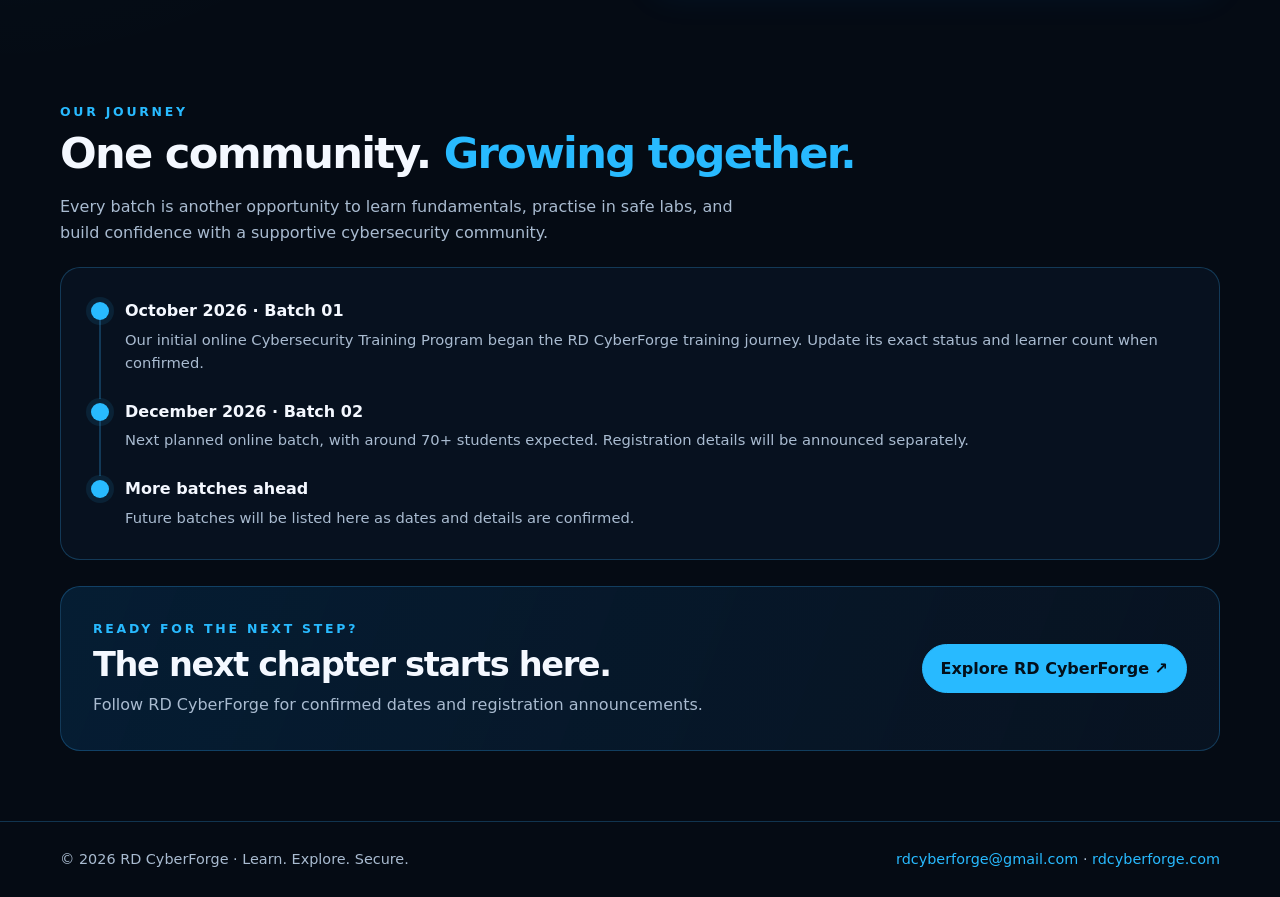
==== commit db71a9f8: "commit" ====
--- a/batches.html
+++ b/batches.html
@@ -221,10 +221,10 @@
         startDate: "September 2026",
         mode: "Online",
         duration: "8 weeks",
-        status: "In Progress",
+        status: "Completed",
         description: "Our first structured online cybersecurity learning batch. Update this status to Completed when the program has officially finished.",
-        expectedStudents: null,
-        confirmedStudents: null,
+        expectedStudents: 30,
+        confirmedStudents: 30,
         topics: ["Cybersecurity Fundamentals", "Networking", "Linux Basics", "Windows Security", "Web Security", "VAPT", "Hands-on Labs"],
       },
       {
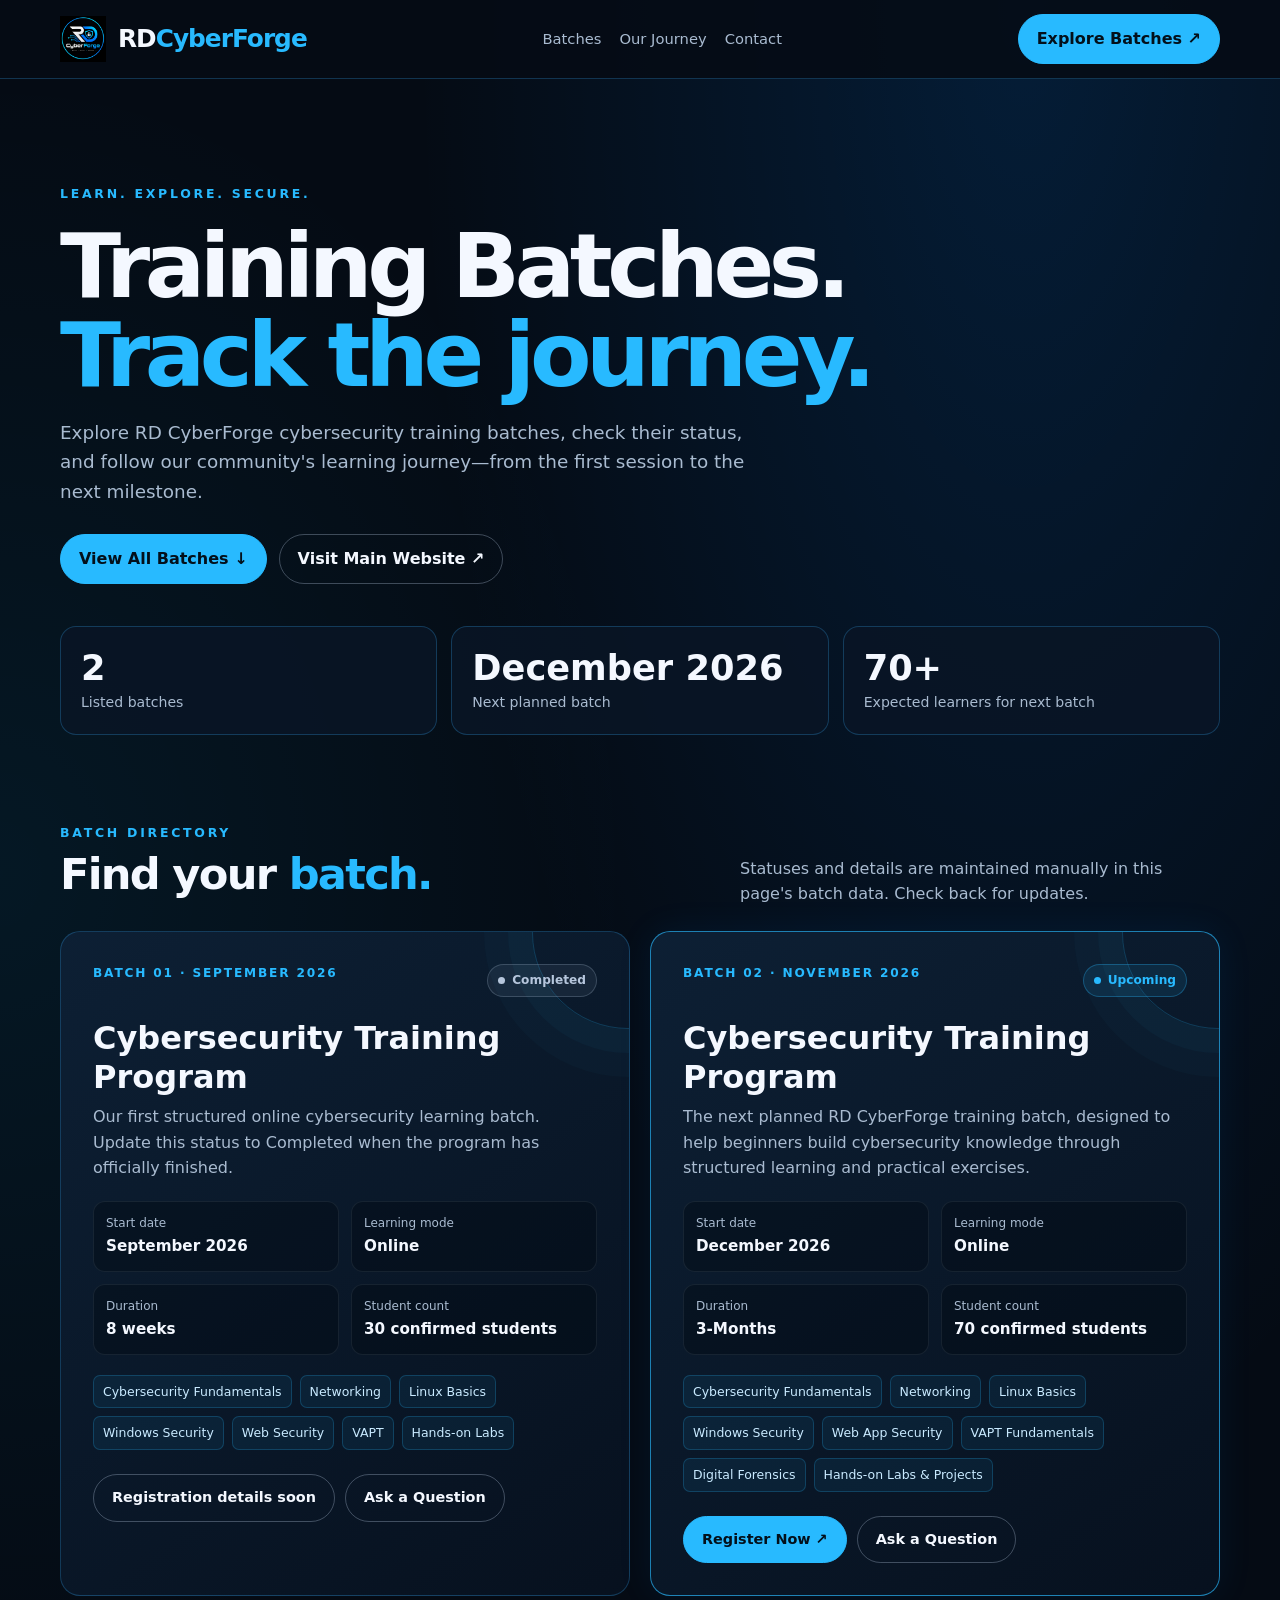
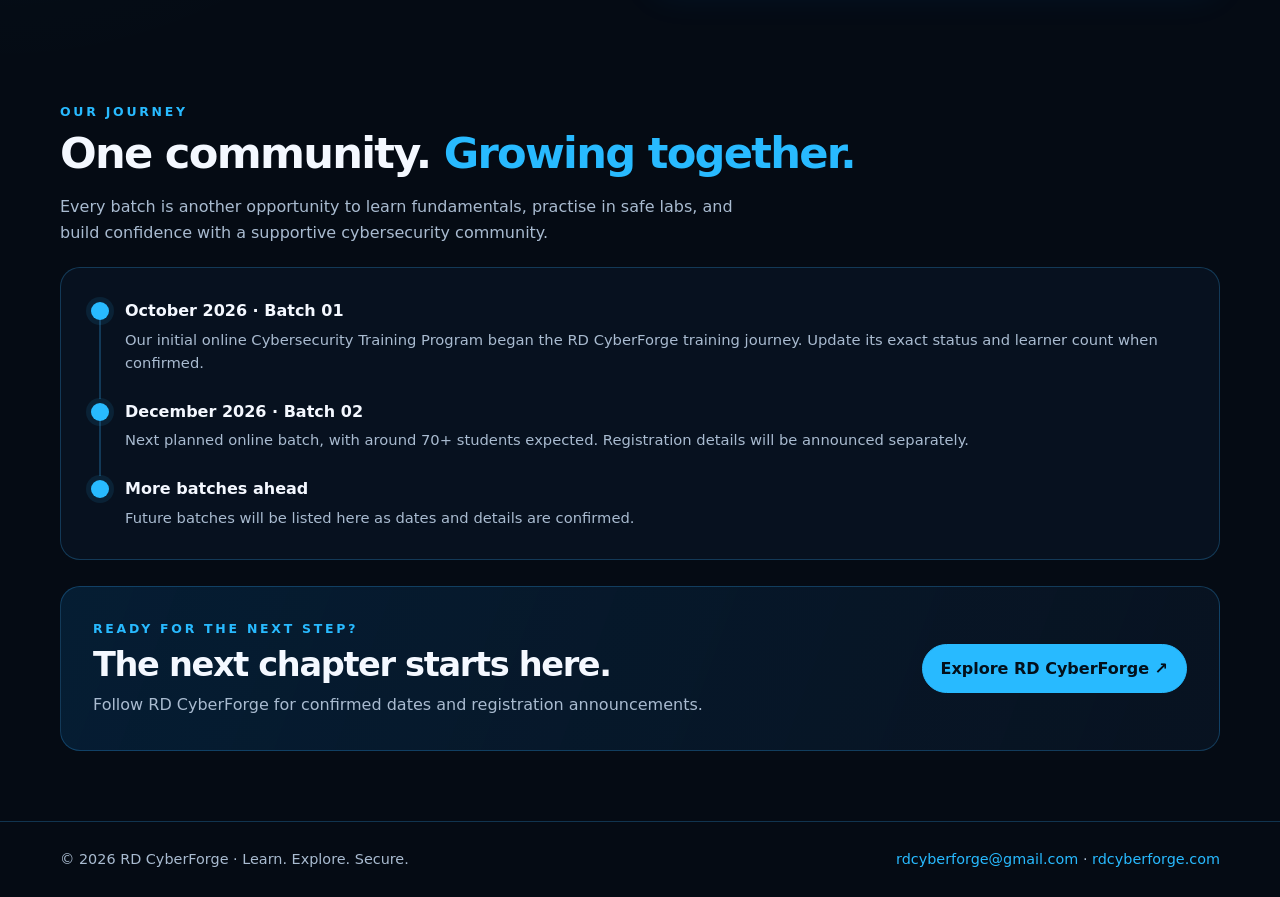
==== commit 3fa12d2c: "chnage" ====
--- a/batches.html
+++ b/batches.html
@@ -238,7 +238,7 @@
         status: "Upcoming",
         description: "The next planned RD CyberForge training batch, designed to help beginners build cybersecurity knowledge through structured learning and practical exercises.",
         expectedStudents: 70,
-        confirmedStudents: null,
+        confirmedStudents: 70,
         topics: ["Cybersecurity Fundamentals", "Networking", "Linux Basics", "Windows Security", "Web App Security", "VAPT Fundamentals", "Digital Forensics", "Hands-on Labs & Projects"],
         registrationUrl: "https://forms.gle/6zW4qHWSKswmbNCA7"
       }
